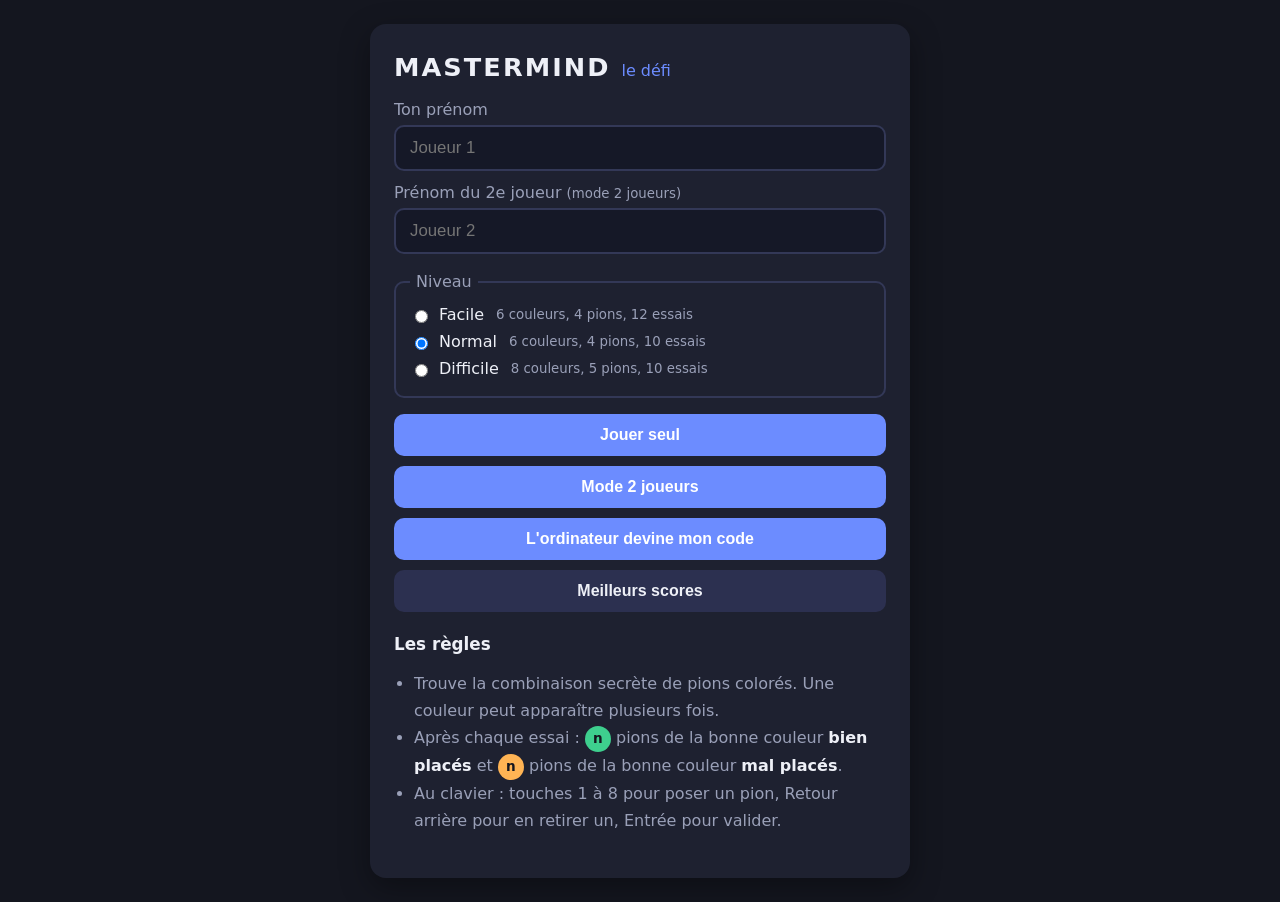
==== index.html @ 817279c0 "modification de tout" ====
<!DOCTYPE html>
<html lang="fr">
<head>
  <meta charset="UTF-8">
  <meta name="viewport" content="width=device-width, initial-scale=1.0">
  <title>Mastermind - Le défi</title>
  <link rel="stylesheet" href="style.css">
</head>
<body>
  <main class="carte">
    <h1>MASTERMIND <span>le défi</span></h1>

    <!-- ===== MENU ===== -->
    <section id="ecran-menu">
      <label for="prenom1">Ton prénom</label>
      <input type="text" id="prenom1" maxlength="20" placeholder="Joueur 1" autocomplete="off">

      <label for="prenom2">Prénom du 2e joueur <small>(mode 2 joueurs)</small></label>
      <input type="text" id="prenom2" maxlength="20" placeholder="Joueur 2" autocomplete="off">

      <fieldset>
        <legend>Niveau</legend>
        <label class="radio"><input type="radio" name="niveau" value="facile"> Facile <small>6 couleurs, 4 pions, 12 essais</small></label>
        <label class="radio"><input type="radio" name="niveau" value="normal" checked> Normal <small>6 couleurs, 4 pions, 10 essais</small></label>
        <label class="radio"><input type="radio" name="niveau" value="difficile"> Difficile <small>8 couleurs, 5 pions, 10 essais</small></label>
      </fieldset>

      <div class="modes">
        <button type="button" data-mode="solo">Jouer seul</button>
        <button type="button" data-mode="deux">Mode 2 joueurs</button>
        <button type="button" data-mode="ordi">L'ordinateur devine mon code</button>
        <button type="button" id="btn-scores" class="secondaire">Meilleurs scores</button>
      </div>

      <h2>Les règles</h2>
      <ul class="regles">
        <li>Trouve la combinaison secrète de pions colorés. Une couleur peut apparaître plusieurs fois.</li>
        <li>Après chaque essai : <span class="badge bien">n</span> pions de la bonne couleur <strong>bien placés</strong>
            et <span class="badge mal">n</span> pions de la bonne couleur <strong>mal placés</strong>.</li>
        <li>Au clavier : touches 1 à 8 pour poser un pion, Retour arrière pour en retirer un, Entrée pour valider.</li>
      </ul>
    </section>

    <!-- ===== JEU ===== -->
    <section id="ecran-jeu" hidden>
      <div class="barre">
        <button type="button" id="btn-menu" class="secondaire petit">&larr; Menu</button>
        <span id="compteur"></span>
      </div>
      <p id="consigne"></p>

      <div id="plateau" aria-live="polite"></div>

      <!-- Saisie d'un code (solo, 2 joueurs) -->
      <div id="zone-saisie">
        <div id="slots" class="slots"></div>
        <div id="palette" class="palette"></div>
        <div class="actions">
          <button type="button" id="btn-effacer" class="secondaire">Effacer</button>
          <button type="button" id="btn-valider">Valider</button>
        </div>
      </div>

      <!-- Retour d'indices (l'ordinateur devine) -->
      <div id="zone-retour" hidden>
        <div id="slots-ordi" class="slots"></div>
        <div class="retour">
          <label>Bien placés
            <input type="number" id="in-bien" min="0" value="0">
          </label>
          <label>Mal placés
            <input type="number" id="in-mal" min="0" value="0">
          </label>
        </div>
        <div class="actions">
          <button type="button" id="btn-envoyer">Envoyer les indices</button>
        </div>
      </div>

      <p id="message" role="alert"></p>

      <div id="fin" hidden>
        <p id="texte-fin"></p>
        <div id="secret-fin" class="slots"></div>
        <div class="actions">
          <button type="button" id="btn-rejouer">Rejouer</button>
          <button type="button" id="btn-menu-fin" class="secondaire">Menu</button>
        </div>
      </div>
    </section>

    <!-- ===== SCORES ===== -->
    <section id="ecran-scores" hidden>
      <div class="barre">
        <button type="button" id="btn-retour-scores" class="secondaire petit">&larr; Menu</button>
      </div>
      <h2>Meilleurs scores</h2>
      <div id="liste-scores"></div>
      <button type="button" id="btn-reset-scores" class="secondaire petit">Effacer les scores</button>
    </section>
  </main>

  <script src="script.js"></script>
</body>
</html>
---- style.css ----
:root {
  --fond: #14161f;
  --carte: #1e2130;
  --champ: #151827;
  --bord: #333857;
  --texte: #eef0f7;
  --discret: #9aa0b8;
  --accent: #6c8cff;
  --bien: #3ecf8e;
  --mal: #ffb454;
  --erreur: #ff6b6b;
}

* { box-sizing: border-box; }

body {
  margin: 0;
  min-height: 100vh;
  display: flex;
  justify-content: center;
  align-items: flex-start;
  padding: 24px 16px;
  background: var(--fond);
  color: var(--texte);
  font-family: system-ui, -apple-system, "Segoe UI", sans-serif;
}

.carte {
  width: 100%;
  max-width: 540px;
  background: var(--carte);
  border-radius: 16px;
  padding: 28px 24px;
  box-shadow: 0 10px 30px rgba(0, 0, 0, .35);
}

h1 { margin: 0 0 18px; font-size: 1.6rem; letter-spacing: .08em; }
h1 span { color: var(--accent); font-weight: 400; font-size: 1rem; letter-spacing: 0; }
h2 { font-size: 1.05rem; margin: 22px 0 8px; }

label { display: block; margin: 12px 0 6px; color: var(--discret); }
small { color: var(--discret); font-weight: 400; }

input[type="text"], input[type="number"] {
  width: 100%;
  padding: 11px 14px;
  border-radius: 10px;
  border: 2px solid var(--bord);
  background: var(--champ);
  color: var(--texte);
  font-size: 1.05rem;
}
input:focus { outline: none; border-color: var(--accent); }

fieldset {
  margin: 18px 0 6px;
  border: 2px solid var(--bord);
  border-radius: 10px;
  padding: 6px 14px 10px;
}
legend { color: var(--discret); padding: 0 6px; }
label.radio { display: flex; gap: 8px; align-items: center; margin: 8px 0; color: var(--texte); cursor: pointer; }
label.radio small { margin-left: 4px; }

button {
  padding: 12px 20px;
  border: none;
  border-radius: 10px;
  background: var(--accent);
  color: #fff;
  font-size: 1rem;
  font-weight: 600;
  cursor: pointer;
}
button:hover { filter: brightness(1.12); }
button:disabled { opacity: .5; cursor: not-allowed; }
button.secondaire { background: #2c3050; color: var(--texte); }
button.petit { padding: 7px 12px; font-size: .9rem; }

.modes { display: grid; gap: 10px; margin-top: 16px; }

.regles { padding-left: 20px; line-height: 1.7; color: var(--discret); }
.regles strong { color: var(--texte); }

.barre { display: flex; justify-content: space-between; align-items: center; gap: 12px; margin-bottom: 8px; }
#compteur { color: var(--discret); }
#consigne { margin: 8px 0 14px; }

/* Pions */
.pion {
  display: inline-flex;
  align-items: center;
  justify-content: center;
  width: 38px; height: 38px;
  border-radius: 50%;
  font-weight: 700;
  font-size: .95rem;
  color: #fff;
  text-shadow: 0 1px 2px rgba(0, 0, 0, .55);
  box-shadow: inset 0 -3px 6px rgba(0, 0, 0, .25), inset 0 2px 4px rgba(255, 255, 255, .25);
}
.pion.sombre { color: #222; text-shadow: none; }

/* Pastilles d'indices */
.badge {
  display: inline-flex;
  align-items: center;
  justify-content: center;
  min-width: 26px; height: 26px;
  border-radius: 50%;
  font-weight: 700;
  font-size: .85rem;
  color: #14161f;
}
.badge.bien { background: var(--bien); }
.badge.mal { background: var(--mal); }

/* Historique */
#plateau { display: grid; gap: 8px; margin-bottom: 16px; }
.ligne {
  display: flex;
  align-items: center;
  gap: 10px;
  padding: 6px 10px;
  background: var(--champ);
  border-radius: 12px;
}
.ligne .num { width: 22px; color: var(--discret); font-size: .85rem; }
.ligne .pions { display: flex; gap: 6px; flex: 1; flex-wrap: wrap; }
.ligne .indices { display: flex; gap: 6px; }

/* Emplacements de saisie */
.slots { display: flex; gap: 8px; justify-content: center; margin: 12px 0; }
.slot {
  width: 46px; height: 46px;
  padding: 0;
  border-radius: 50%;
  border: 2px dashed var(--bord);
  background: var(--champ);
  display: inline-flex;
  align-items: center;
  justify-content: center;
}
.slot.plein { border-style: solid; border-color: transparent; color: #fff; text-shadow: 0 1px 2px rgba(0,0,0,.55); }
.slot.plein.sombre { color: #222; text-shadow: none; }
.slots.lecture .pion { width: 46px; height: 46px; }

.palette { display: flex; gap: 8px; justify-content: center; flex-wrap: wrap; margin: 14px 0; }
.palette button.pion { padding: 0; width: 44px; height: 44px; }
.palette button.pion:hover { transform: translateY(-2px); }

.actions { display: flex; gap: 10px; justify-content: center; flex-wrap: wrap; margin-top: 10px; }

.retour { display: flex; gap: 12px; }
.retour label { flex: 1; }

#message { min-height: 1.4em; color: var(--erreur); margin: 10px 0 0; text-align: center; }

#fin { margin-top: 12px; text-align: center; }
#texte-fin { font-size: 1.15rem; font-weight: 600; }

/* Scores */
.bloc-score { margin-bottom: 14px; }
.bloc-score h3 { margin: 0 0 6px; font-size: .95rem; color: var(--accent); }
.bloc-score ol { margin: 0; padding-left: 22px; line-height: 1.7; }
.vide { color: var(--discret); }

[hidden] { display: none !important; }

@media (max-width: 420px) {
  .carte { padding: 20px 14px; }
  .pion { width: 32px; height: 32px; }
  .slot { width: 40px; height: 40px; }
  .slots.lecture .pion { width: 40px; height: 40px; }
}
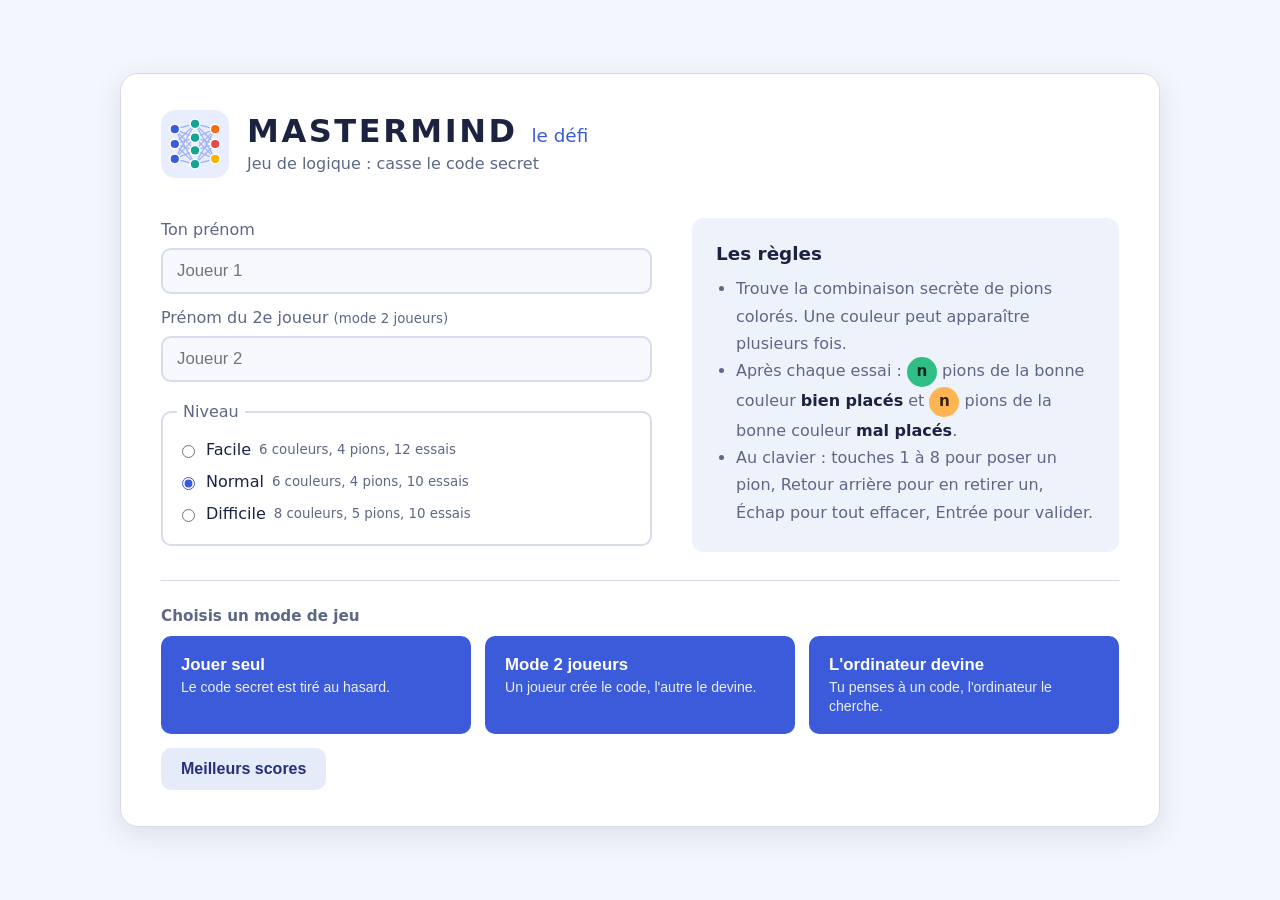
==== commit 55d544f0: "Améliore la page et l'adapte aux écrans d'ordinateur - Menu : modes de jeu en cartes avec une descri" ====
--- a/index.html
+++ b/index.html
@@ -3,42 +3,69 @@
 <head>
   <meta charset="UTF-8">
   <meta name="viewport" content="width=device-width, initial-scale=1.0">
+  <meta name="theme-color" content="#f3f6fc">
   <title>Mastermind - Le défi</title>
+  <link rel="icon" type="image/svg+xml" href="logo.svg">
   <link rel="stylesheet" href="style.css">
 </head>
 <body>
   <main class="carte">
-    <h1>MASTERMIND <span>le défi</span></h1>
+    <header class="entete">
+      <img class="logo" src="logo.svg" alt="Logo Mastermind : réseau de neurones" width="56" height="56">
+      <div>
+        <h1>MASTERMIND <span>le défi</span></h1>
+        <p class="slogan">Jeu de logique : casse le code secret</p>
+      </div>
+    </header>
 
     <!-- ===== MENU ===== -->
     <section id="ecran-menu">
-      <label for="prenom1">Ton prénom</label>
-      <input type="text" id="prenom1" maxlength="20" placeholder="Joueur 1" autocomplete="off">
+      <div class="menu-grille">
+        <div class="menu-form">
+          <label for="prenom1">Ton prénom</label>
+          <input type="text" id="prenom1" maxlength="20" placeholder="Joueur 1" autocomplete="off">
 
-      <label for="prenom2">Prénom du 2e joueur <small>(mode 2 joueurs)</small></label>
-      <input type="text" id="prenom2" maxlength="20" placeholder="Joueur 2" autocomplete="off">
+          <label for="prenom2">Prénom du 2e joueur <small>(mode 2 joueurs)</small></label>
+          <input type="text" id="prenom2" maxlength="20" placeholder="Joueur 2" autocomplete="off">
 
-      <fieldset>
-        <legend>Niveau</legend>
-        <label class="radio"><input type="radio" name="niveau" value="facile"> Facile <small>6 couleurs, 4 pions, 12 essais</small></label>
-        <label class="radio"><input type="radio" name="niveau" value="normal" checked> Normal <small>6 couleurs, 4 pions, 10 essais</small></label>
-        <label class="radio"><input type="radio" name="niveau" value="difficile"> Difficile <small>8 couleurs, 5 pions, 10 essais</small></label>
-      </fieldset>
+          <fieldset>
+            <legend>Niveau</legend>
+            <label class="radio"><input type="radio" name="niveau" value="facile"> Facile <small>6 couleurs, 4 pions, 12 essais</small></label>
+            <label class="radio"><input type="radio" name="niveau" value="normal" checked> Normal <small>6 couleurs, 4 pions, 10 essais</small></label>
+            <label class="radio"><input type="radio" name="niveau" value="difficile"> Difficile <small>8 couleurs, 5 pions, 10 essais</small></label>
+          </fieldset>
 
-      <div class="modes">
-        <button type="button" data-mode="solo">Jouer seul</button>
-        <button type="button" data-mode="deux">Mode 2 joueurs</button>
-        <button type="button" data-mode="ordi">L'ordinateur devine mon code</button>
-        <button type="button" id="btn-scores" class="secondaire">Meilleurs scores</button>
+        </div>
+
+        <div class="menu-modes">
+          <h2 class="titre-modes">Choisis un mode de jeu</h2>
+          <div class="modes">
+            <button type="button" class="mode" data-mode="solo">
+              <strong>Jouer seul</strong>
+              <span>Le code secret est tiré au hasard.</span>
+            </button>
+            <button type="button" class="mode" data-mode="deux">
+              <strong>Mode 2 joueurs</strong>
+              <span>Un joueur crée le code, l'autre le devine.</span>
+            </button>
+            <button type="button" class="mode" data-mode="ordi">
+              <strong>L'ordinateur devine</strong>
+              <span>Tu penses à un code, l'ordinateur le cherche.</span>
+            </button>
+          </div>
+          <button type="button" id="btn-scores" class="secondaire btn-scores">Meilleurs scores</button>
+        </div>
+
+        <aside class="menu-regles">
+          <h2>Les règles</h2>
+          <ul class="regles">
+            <li>Trouve la combinaison secrète de pions colorés. Une couleur peut apparaître plusieurs fois.</li>
+            <li>Après chaque essai : <span class="badge bien">n</span> pions de la bonne couleur <strong>bien placés</strong>
+                et <span class="badge mal">n</span> pions de la bonne couleur <strong>mal placés</strong>.</li>
+            <li>Au clavier : touches 1 à 8 pour poser un pion, Retour arrière pour en retirer un, Échap pour tout effacer, Entrée pour valider.</li>
+          </ul>
+        </aside>
       </div>
-
-      <h2>Les règles</h2>
-      <ul class="regles">
-        <li>Trouve la combinaison secrète de pions colorés. Une couleur peut apparaître plusieurs fois.</li>
-        <li>Après chaque essai : <span class="badge bien">n</span> pions de la bonne couleur <strong>bien placés</strong>
-            et <span class="badge mal">n</span> pions de la bonne couleur <strong>mal placés</strong>.</li>
-        <li>Au clavier : touches 1 à 8 pour poser un pion, Retour arrière pour en retirer un, Entrée pour valider.</li>
-      </ul>
     </section>
 
     <!-- ===== JEU ===== -->
@@ -49,42 +76,58 @@
       </div>
       <p id="consigne"></p>
 
-      <div id="plateau" aria-live="polite"></div>
+      <div class="jeu-grille">
+        <div class="col-plateau">
+          <p class="legende">
+            <span><span class="badge bien">n</span> bien placés</span>
+            <span><span class="badge mal">n</span> mal placés</span>
+          </p>
+          <div id="plateau" aria-live="polite"></div>
+        </div>
 
-      <!-- Saisie d'un code (solo, 2 joueurs) -->
-      <div id="zone-saisie">
-        <div id="slots" class="slots"></div>
-        <div id="palette" class="palette"></div>
-        <div class="actions">
-          <button type="button" id="btn-effacer" class="secondaire">Effacer</button>
-          <button type="button" id="btn-valider">Valider</button>
-        </div>
-      </div>
+        <div class="col-saisie">
+          <!-- Saisie d'un code (solo, 2 joueurs) -->
+          <div id="zone-saisie">
+            <div id="slots" class="slots"></div>
+            <div id="palette" class="palette"></div>
+            <div class="actions">
+              <button type="button" id="btn-effacer" class="secondaire">Effacer</button>
+              <button type="button" id="btn-valider">Valider</button>
+            </div>
+            <p class="raccourcis">
+              <span><kbd>1</kbd>–<kbd id="touche-max">6</kbd> poser</span>
+              <span><kbd>⌫</kbd> retirer</span>
+              <span><kbd>Échap</kbd> effacer</span>
+              <span><kbd>Entrée</kbd> valider</span>
+            </p>
+          </div>
 
-      <!-- Retour d'indices (l'ordinateur devine) -->
-      <div id="zone-retour" hidden>
-        <div id="slots-ordi" class="slots"></div>
-        <div class="retour">
-          <label>Bien placés
-            <input type="number" id="in-bien" min="0" value="0">
-          </label>
-          <label>Mal placés
-            <input type="number" id="in-mal" min="0" value="0">
-          </label>
-        </div>
-        <div class="actions">
-          <button type="button" id="btn-envoyer">Envoyer les indices</button>
-        </div>
-      </div>
+          <!-- Retour d'indices (l'ordinateur devine) -->
+          <div id="zone-retour" hidden>
+            <div id="slots-ordi" class="slots"></div>
+            <div class="retour">
+              <label>Bien placés
+                <input type="number" id="in-bien" min="0" value="0">
+              </label>
+              <label>Mal placés
+                <input type="number" id="in-mal" min="0" value="0">
+              </label>
+            </div>
+            <div class="actions">
+              <button type="button" id="btn-envoyer">Envoyer les indices</button>
+            </div>
+          </div>
 
-      <p id="message" role="alert"></p>
+          <p id="message" role="alert"></p>
 
-      <div id="fin" hidden>
-        <p id="texte-fin"></p>
-        <div id="secret-fin" class="slots"></div>
-        <div class="actions">
-          <button type="button" id="btn-rejouer">Rejouer</button>
-          <button type="button" id="btn-menu-fin" class="secondaire">Menu</button>
+          <div id="fin" hidden>
+            <p id="texte-fin"></p>
+            <div id="secret-fin" class="slots"></div>
+            <div class="actions">
+              <button type="button" id="btn-rejouer">Rejouer</button>
+              <button type="button" id="btn-menu-fin" class="secondaire">Menu</button>
+            </div>
+          </div>
         </div>
       </div>
     </section>
--- a/style.css
+++ b/style.css
@@ -1,14 +1,24 @@
+/* =====================================================
+   MASTERMIND - thème clair
+   Mobile d'abord, mise en page ordinateur à partir de 900px
+   ===================================================== */
+
 :root {
-  --fond: #14161f;
-  --carte: #1e2130;
-  --champ: #151827;
-  --bord: #333857;
-  --texte: #eef0f7;
-  --discret: #9aa0b8;
-  --accent: #6c8cff;
-  --bien: #3ecf8e;
+  color-scheme: light;
+  --fond: #f3f6fc;
+  --carte: #ffffff;
+  --champ: #f6f8fd;
+  --panneau: #eef2fb;
+  --bord: #d6dcec;
+  --texte: #1c2340;
+  --discret: #5d6787;
+  --accent: #3b5bdb;
+  --accent-fonce: #2f4ac0;
+  --accent-pale: #e6ebfa;
+  --bien: #2fbf84;
   --mal: #ffb454;
-  --erreur: #ff6b6b;
+  --erreur: #c92a2a;
+  --ombre: 0 8px 28px rgba(40, 60, 120, .12);
 }
 
 * { box-sizing: border-box; }
@@ -22,22 +32,35 @@
   padding: 24px 16px;
   background: var(--fond);
   color: var(--texte);
-  font-family: system-ui, -apple-system, "Segoe UI", sans-serif;
+  font-family: system-ui, -apple-system, "Segoe UI", Roboto, sans-serif;
+  line-height: 1.5;
 }
 
 .carte {
   width: 100%;
-  max-width: 540px;
+  max-width: 560px;
   background: var(--carte);
-  border-radius: 16px;
-  padding: 28px 24px;
-  box-shadow: 0 10px 30px rgba(0, 0, 0, .35);
-}
-
-h1 { margin: 0 0 18px; font-size: 1.6rem; letter-spacing: .08em; }
-h1 span { color: var(--accent); font-weight: 400; font-size: 1rem; letter-spacing: 0; }
-h2 { font-size: 1.05rem; margin: 22px 0 8px; }
-
+  border: 1px solid var(--bord);
+  border-radius: 18px;
+  padding: 24px;
+  box-shadow: var(--ombre);
+}
+
+/* ----- En-tête avec logo ----- */
+.entete {
+  display: flex;
+  align-items: center;
+  gap: 14px;
+  margin-bottom: 20px;
+}
+.logo { flex: none; width: 56px; height: 56px; border-radius: 14px; }
+h1 { margin: 0; font-size: 1.5rem; letter-spacing: .08em; line-height: 1.2; }
+h1 span { color: var(--accent); font-weight: 500; font-size: 1rem; letter-spacing: 0; }
+.slogan { margin: 2px 0 0; color: var(--discret); font-size: .92rem; }
+
+h2 { font-size: 1.05rem; margin: 0 0 8px; }
+
+/* ----- Formulaires ----- */
 label { display: block; margin: 12px 0 6px; color: var(--discret); }
 small { color: var(--discret); font-weight: 400; }
 
@@ -50,7 +73,11 @@
   color: var(--texte);
   font-size: 1.05rem;
 }
-input:focus { outline: none; border-color: var(--accent); }
+input[type="text"]:focus, input[type="number"]:focus {
+  outline: none;
+  border-color: var(--accent);
+  background: #fff;
+}
 
 fieldset {
   margin: 18px 0 6px;
@@ -59,9 +86,10 @@
   padding: 6px 14px 10px;
 }
 legend { color: var(--discret); padding: 0 6px; }
-label.radio { display: flex; gap: 8px; align-items: center; margin: 8px 0; color: var(--texte); cursor: pointer; }
-label.radio small { margin-left: 4px; }
-
+label.radio { display: flex; flex-wrap: wrap; gap: 4px 8px; align-items: center; margin: 8px 0; color: var(--texte); cursor: pointer; }
+label.radio input { accent-color: var(--accent); }
+
+/* ----- Boutons ----- */
 button {
   padding: 12px 20px;
   border: none;
@@ -71,19 +99,59 @@
   font-size: 1rem;
   font-weight: 600;
   cursor: pointer;
-}
-button:hover { filter: brightness(1.12); }
+  transition: background .15s, transform .1s;
+}
+button:hover { background: var(--accent-fonce); }
+button:active { transform: translateY(1px); }
 button:disabled { opacity: .5; cursor: not-allowed; }
-button.secondaire { background: #2c3050; color: var(--texte); }
+button.secondaire { background: var(--accent-pale); color: #24307a; }
+button.secondaire:hover { background: #d8e0f7; }
 button.petit { padding: 7px 12px; font-size: .9rem; }
 
-.modes { display: grid; gap: 10px; margin-top: 16px; }
-
-.regles { padding-left: 20px; line-height: 1.7; color: var(--discret); }
+:focus-visible { outline: 3px solid #8da2f2; outline-offset: 2px; }
+
+/* ----- Choix du mode ----- */
+.menu-modes { margin-top: 18px; }
+.titre-modes { color: var(--discret); font-size: .95rem; font-weight: 600; }
+.modes { display: grid; gap: 10px; }
+button.mode {
+  display: grid;
+  gap: 2px;
+  padding: 14px 18px;
+  text-align: left;
+  line-height: 1.35;
+}
+button.mode strong { font-size: 1.05rem; }
+button.mode span { font-size: .88rem; font-weight: 400; opacity: .9; }
+.btn-scores { width: 100%; margin-top: 10px; }
+
+kbd {
+  display: inline-block;
+  min-width: 1.6em;
+  padding: 1px 6px;
+  border: 1px solid var(--bord);
+  border-bottom-width: 2px;
+  border-radius: 6px;
+  background: var(--carte);
+  color: var(--texte);
+  font: inherit;
+  font-size: .8rem;
+  text-align: center;
+}
+
+/* ----- Règles ----- */
+.menu-regles {
+  margin-top: 22px;
+  padding: 16px 18px;
+  background: var(--panneau);
+  border-radius: 12px;
+}
+.regles { margin: 0; padding-left: 20px; line-height: 1.7; color: var(--discret); }
 .regles strong { color: var(--texte); }
 
+/* ----- Jeu ----- */
 .barre { display: flex; justify-content: space-between; align-items: center; gap: 12px; margin-bottom: 8px; }
-#compteur { color: var(--discret); }
+#compteur { color: var(--discret); font-weight: 600; }
 #consigne { margin: 8px 0 14px; }
 
 /* Pions */
@@ -96,8 +164,8 @@
   font-weight: 700;
   font-size: .95rem;
   color: #fff;
-  text-shadow: 0 1px 2px rgba(0, 0, 0, .55);
-  box-shadow: inset 0 -3px 6px rgba(0, 0, 0, .25), inset 0 2px 4px rgba(255, 255, 255, .25);
+  text-shadow: 0 1px 2px rgba(0, 0, 0, .45);
+  box-shadow: inset 0 -3px 6px rgba(0, 0, 0, .18), inset 0 2px 4px rgba(255, 255, 255, .35), 0 1px 2px rgba(20, 30, 70, .2);
 }
 .pion.sombre { color: #222; text-shadow: none; }
 
@@ -110,24 +178,62 @@
   border-radius: 50%;
   font-weight: 700;
   font-size: .85rem;
-  color: #14161f;
+  color: #14281f;
 }
 .badge.bien { background: var(--bien); }
-.badge.mal { background: var(--mal); }
+.badge.mal { background: var(--mal); color: #3a2300; }
 
 /* Historique */
+.legende {
+  display: flex;
+  flex-wrap: wrap;
+  gap: 6px 18px;
+  margin: 0 0 10px;
+  color: var(--discret);
+  font-size: .9rem;
+}
+.legende .badge { min-width: 22px; height: 22px; font-size: .75rem; margin-right: 4px; }
+
 #plateau { display: grid; gap: 8px; margin-bottom: 16px; }
+#plateau:not(:has(.ligne:not(.vide)))::before {
+  content: "Tes essais apparaîtront ici.";
+  display: block;
+  padding: 16px;
+  border: 2px dashed var(--bord);
+  border-radius: 12px;
+  color: var(--discret);
+  text-align: center;
+}
 .ligne {
   display: flex;
   align-items: center;
   gap: 10px;
   padding: 6px 10px;
   background: var(--champ);
+  border: 1px solid var(--bord);
   border-radius: 12px;
 }
 .ligne .num { width: 22px; color: var(--discret); font-size: .85rem; }
 .ligne .pions { display: flex; gap: 6px; flex: 1; flex-wrap: wrap; }
 .ligne .indices { display: flex; gap: 6px; }
+.ligne:not(.vide) { animation: apparition .25s ease-out; }
+@keyframes apparition { from { opacity: 0; transform: translateY(-4px); } }
+
+/* Lignes vides du plateau : affichées seulement sur ordinateur */
+.ligne.vide { display: none; background: transparent; border-style: dashed; }
+.trou {
+  width: 38px; height: 38px;
+  border-radius: 50%;
+  background: var(--champ);
+  box-shadow: inset 0 2px 4px rgba(40, 60, 120, .12);
+}
+
+/* Raccourcis clavier : seulement avec une souris */
+.raccourcis { display: none; flex-wrap: wrap; justify-content: center; gap: 6px 14px; margin: 14px 0 0; color: var(--discret); font-size: .85rem; }
+.raccourcis span { white-space: nowrap; }
+@media (hover: hover) and (pointer: fine) {
+  .raccourcis { display: flex; }
+}
 
 /* Emplacements de saisie */
 .slots { display: flex; gap: 8px; justify-content: center; margin: 12px 0; }
@@ -135,19 +241,21 @@
   width: 46px; height: 46px;
   padding: 0;
   border-radius: 50%;
-  border: 2px dashed var(--bord);
+  border: 2px dashed #b3bddb;
   background: var(--champ);
+  color: var(--texte);
   display: inline-flex;
   align-items: center;
   justify-content: center;
 }
-.slot.plein { border-style: solid; border-color: transparent; color: #fff; text-shadow: 0 1px 2px rgba(0,0,0,.55); }
+.slot:hover { background: #fff; }
+.slot.plein { border-style: solid; border-color: transparent; color: #fff; text-shadow: 0 1px 2px rgba(0,0,0,.45); }
 .slot.plein.sombre { color: #222; text-shadow: none; }
 .slots.lecture .pion { width: 46px; height: 46px; }
 
 .palette { display: flex; gap: 8px; justify-content: center; flex-wrap: wrap; margin: 14px 0; }
 .palette button.pion { padding: 0; width: 44px; height: 44px; }
-.palette button.pion:hover { transform: translateY(-2px); }
+.palette button.pion:hover { transform: translateY(-2px); background-color: inherit; }
 
 .actions { display: flex; gap: 10px; justify-content: center; flex-wrap: wrap; margin-top: 10px; }
 
@@ -159,7 +267,7 @@
 #fin { margin-top: 12px; text-align: center; }
 #texte-fin { font-size: 1.15rem; font-weight: 600; }
 
-/* Scores */
+/* ----- Scores ----- */
 .bloc-score { margin-bottom: 14px; }
 .bloc-score h3 { margin: 0 0 6px; font-size: .95rem; color: var(--accent); }
 .bloc-score ol { margin: 0; padding-left: 22px; line-height: 1.7; }
@@ -168,8 +276,98 @@
 [hidden] { display: none !important; }
 
 @media (max-width: 420px) {
-  .carte { padding: 20px 14px; }
+  .carte { padding: 18px 14px; }
   .pion { width: 32px; height: 32px; }
   .slot { width: 40px; height: 40px; }
   .slots.lecture .pion { width: 40px; height: 40px; }
-}
+  .logo { width: 48px; height: 48px; }
+}
+
+/* =====================================================
+   ORDINATEUR : écrans de 900px et plus
+   ===================================================== */
+@media (min-width: 900px) {
+  body { padding: 40px 32px; align-items: center; }
+
+  .carte {
+    max-width: 1040px;
+    padding: 36px 40px;
+  }
+
+  .entete { margin-bottom: 28px; gap: 18px; }
+  .logo { width: 68px; height: 68px; }
+  h1 { font-size: 2rem; }
+  h1 span { font-size: 1.15rem; }
+  .slogan { font-size: 1rem; }
+
+  /* Menu : formulaire à gauche, règles à droite, modes de jeu en dessous */
+  .menu-grille {
+    display: grid;
+    grid-template-columns: 1.15fr 1fr;
+    grid-template-areas:
+      "form  regles"
+      "modes modes";
+    gap: 28px 40px;
+    align-items: start;
+  }
+  .menu-form { grid-area: form; }
+  .menu-regles { grid-area: regles; margin-top: 12px; padding: 22px 24px; align-self: stretch; }
+  .menu-regles h2 { font-size: 1.15rem; }
+  .menu-modes {
+    grid-area: modes;
+    margin-top: 0;
+    padding-top: 24px;
+    border-top: 1px solid var(--bord);
+  }
+  .modes { grid-template-columns: repeat(3, 1fr); gap: 14px; }
+  button.mode { padding: 18px 20px; align-content: start; min-height: 92px; }
+  button.mode:hover { transform: translateY(-2px); box-shadow: 0 6px 16px rgba(59, 91, 219, .25); }
+  .btn-scores { width: auto; margin-top: 14px; }
+
+  /* Plateau complet avec les lignes à venir */
+  .legende { margin-bottom: 12px; }
+  .ligne.vide { display: flex; }
+  .ligne.vide .num { opacity: .6; }
+  .ligne.prochaine { border-color: var(--accent); border-style: solid; background: var(--accent-pale); }
+  .ligne.prochaine .num { opacity: 1; color: var(--accent); font-weight: 700; }
+
+  /* Jeu : historique à gauche, saisie à droite (reste visible au défilement) */
+  .jeu-grille {
+    display: grid;
+    grid-template-columns: minmax(0, 1fr) 400px;
+    gap: 36px;
+    align-items: start;
+  }
+  .col-saisie {
+    position: sticky;
+    top: 24px;
+    padding: 20px;
+    background: var(--panneau);
+    border-radius: 16px;
+  }
+  #plateau { gap: 8px; }
+  .ligne { padding: 5px 14px; gap: 14px; }
+  .ligne .pion, .trou { width: 40px; height: 40px; }
+
+  .pion { width: 44px; height: 44px; font-size: 1.05rem; }
+  .slot { width: 52px; height: 52px; }
+  .slots.lecture .pion { width: 52px; height: 52px; }
+  .palette button.pion { width: 50px; height: 50px; }
+  .badge { min-width: 30px; height: 30px; font-size: .95rem; }
+
+  /* Scores : un niveau par colonne */
+  #liste-scores { display: grid; grid-template-columns: repeat(3, 1fr); gap: 16px; margin: 12px 0 20px; }
+  .bloc-score { margin: 0; padding: 18px 20px; background: var(--panneau); border-radius: 12px; }
+}
+
+/* Très grands écrans */
+@media (min-width: 1400px) {
+  .carte { max-width: 1160px; }
+  .jeu-grille { grid-template-columns: minmax(0, 1fr) 440px; }
+}
+
+@media (prefers-reduced-motion: reduce) {
+  button { transition: none; }
+  button.mode:hover { transform: none; }
+  .ligne:not(.vide) { animation: none; }
+}
